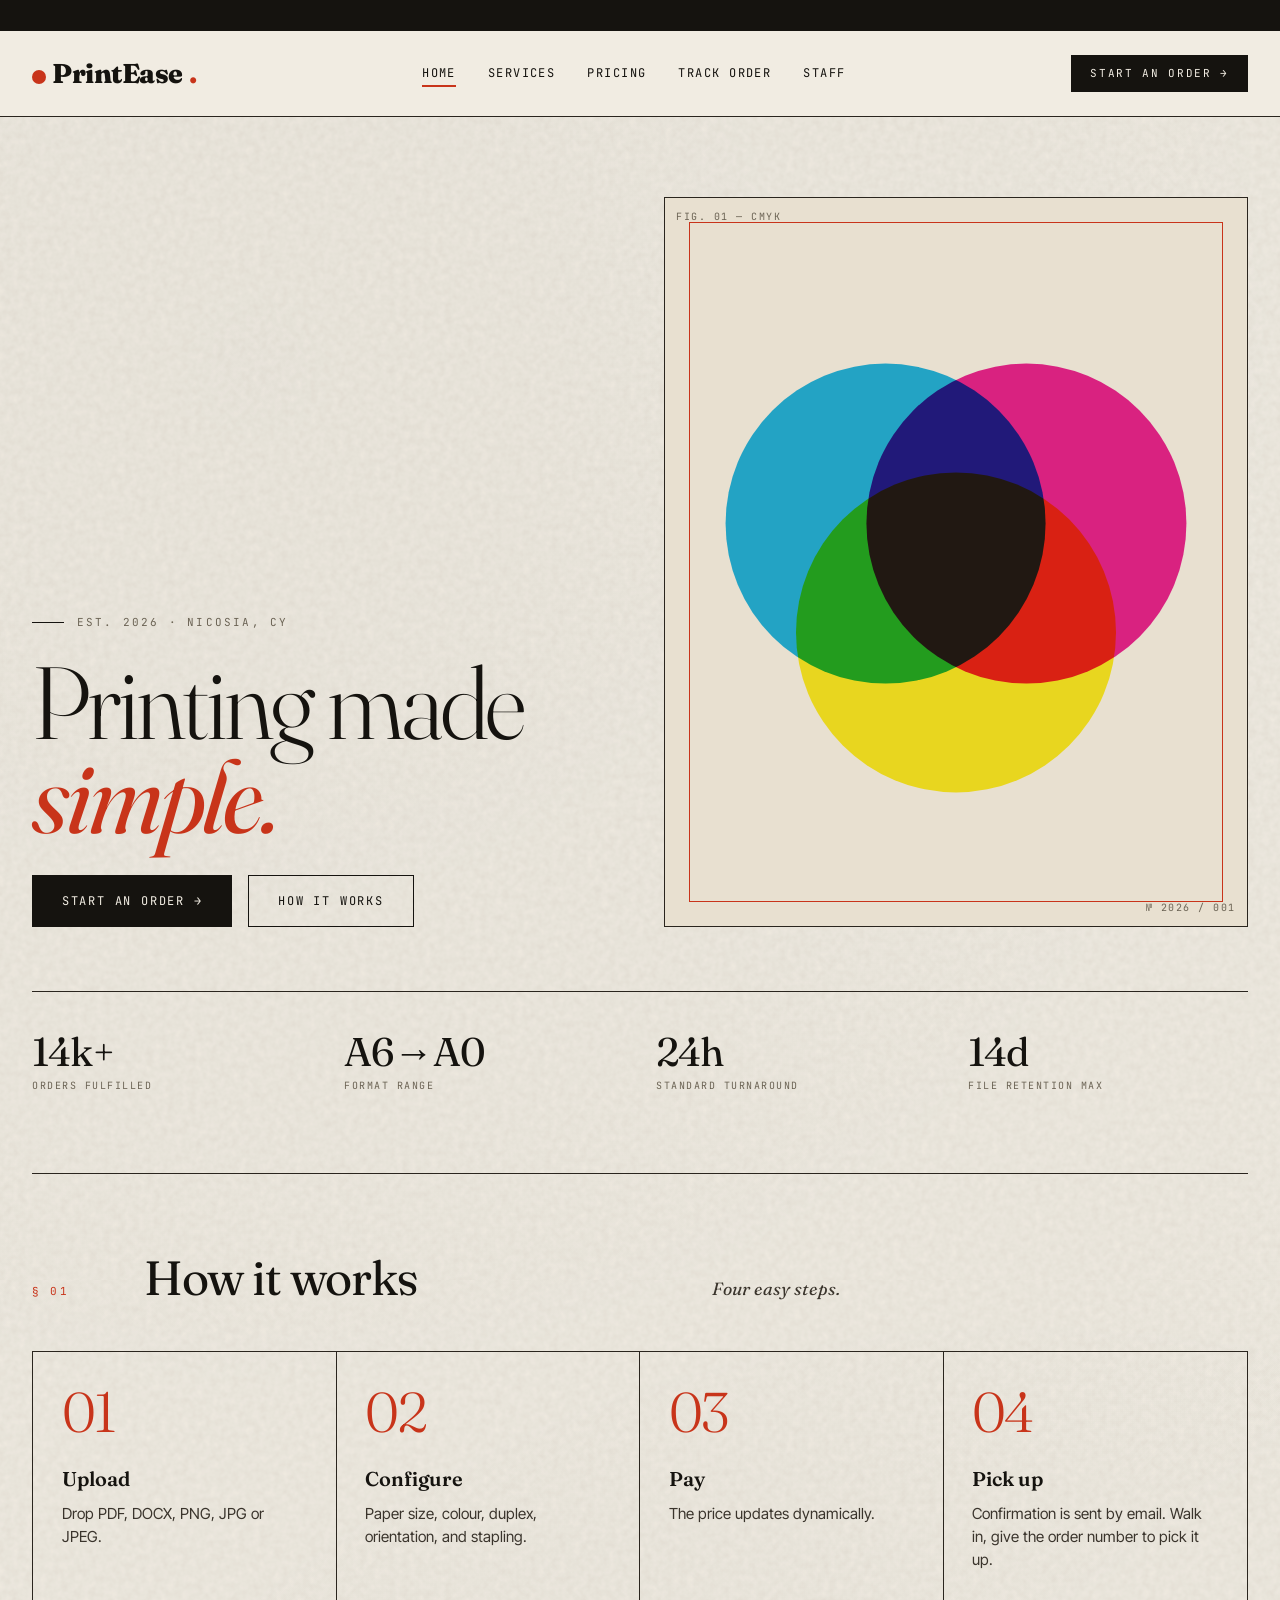
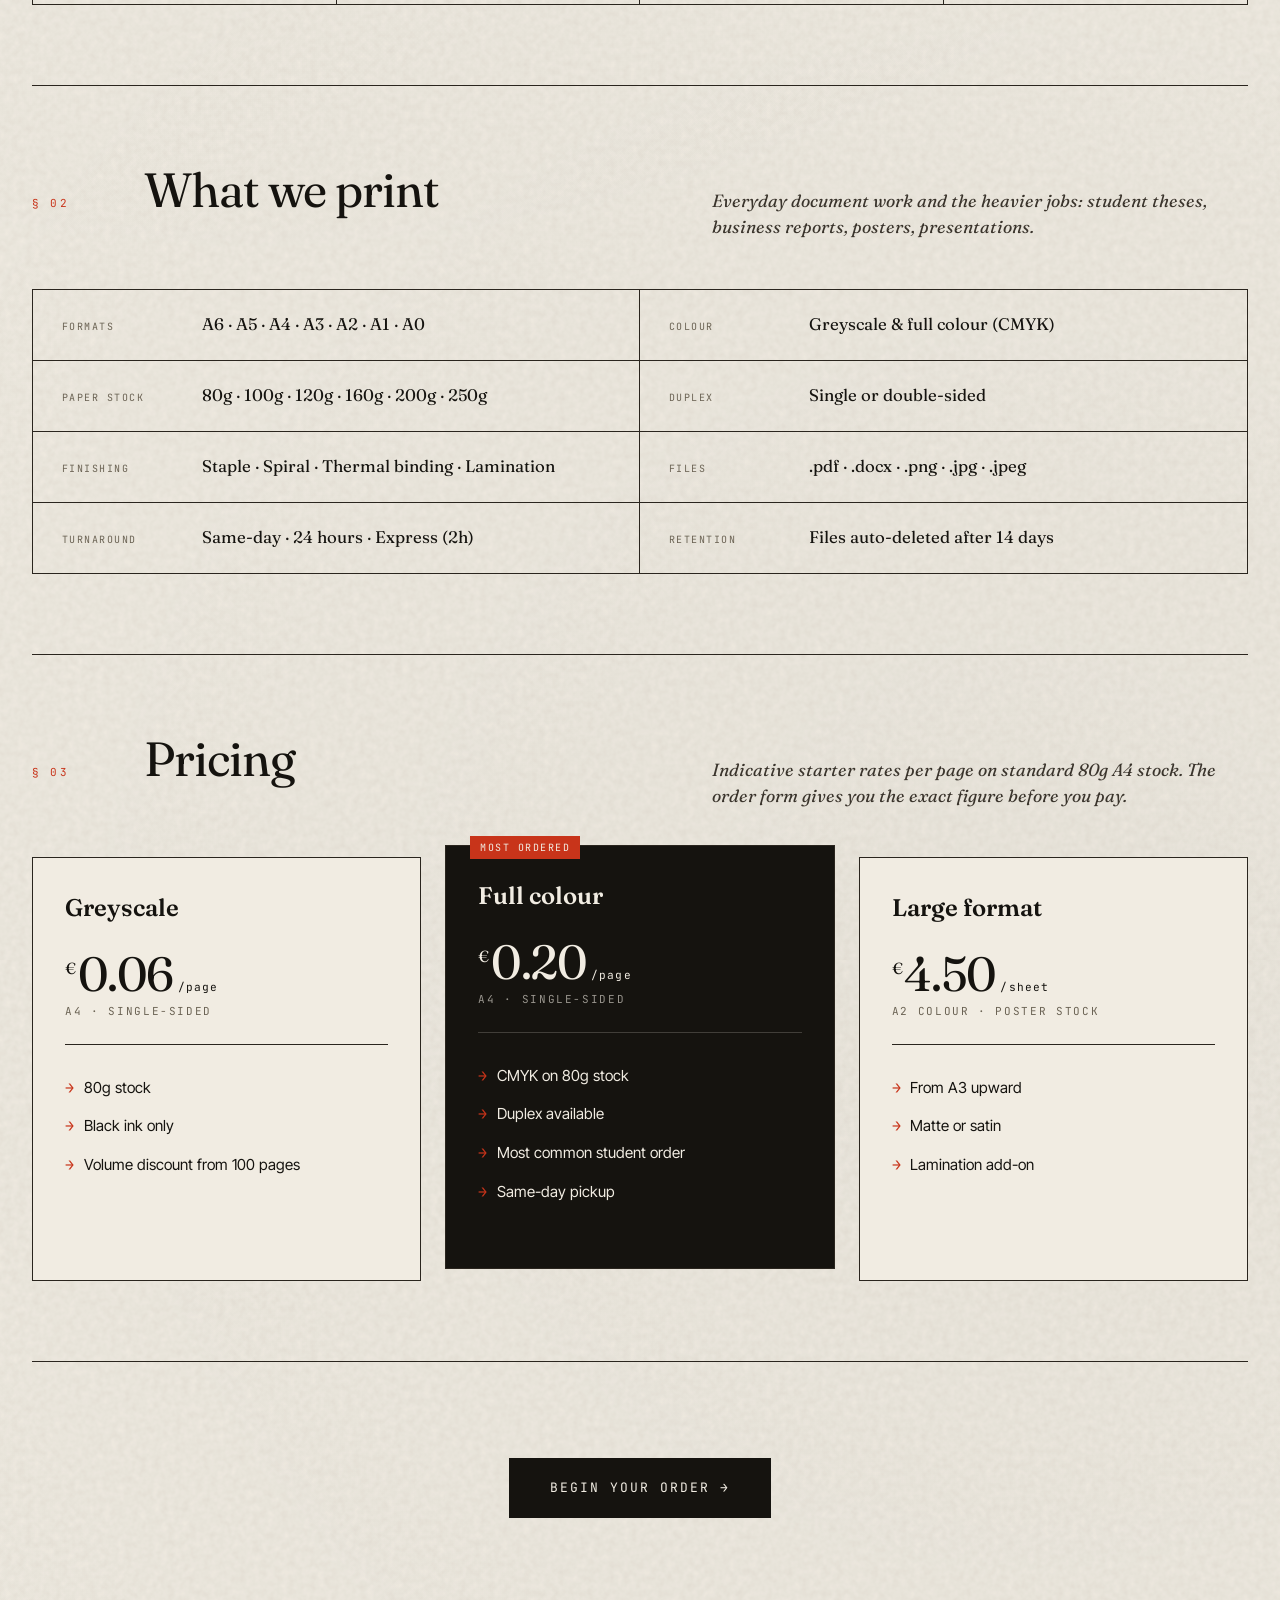
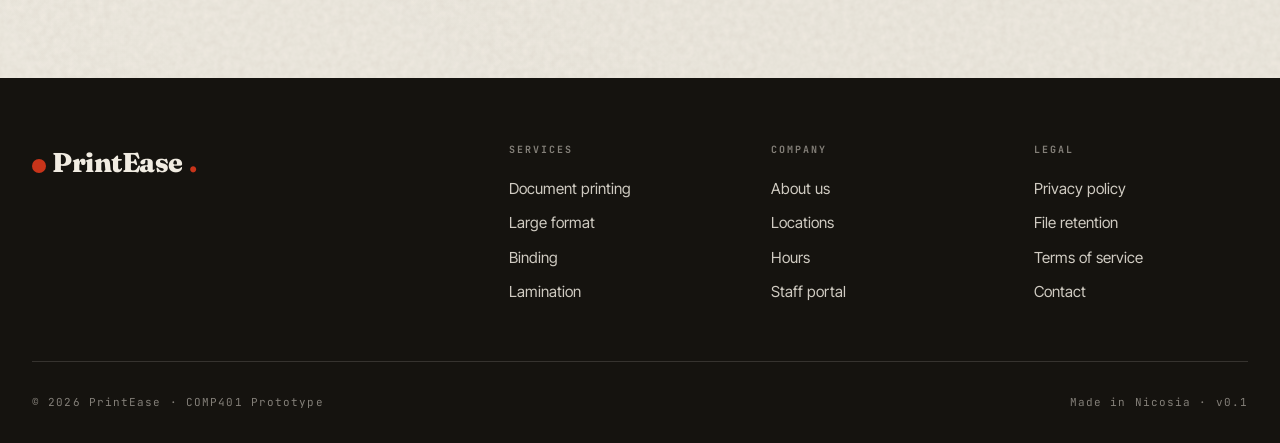
==== index.html @ 36f1aa3f "Home & Order pages" ====
<!DOCTYPE html>
<html lang="en">
<head>
<meta charset="UTF-8" />
<meta name="viewport" content="width=device-width, initial-scale=1.0" />
<title>PrintEase — Print on demand, done right.</title>
<link rel="stylesheet" href="css/style.css" />
</head>
<body>

<div class="marquee">
  <div class="marquee-track">
    <span>Same-day pickup available</span>
    <span>Free file review on every order</span>
    <span>Bind · Staple · Fold · Laminate</span>
    <span>Documents deleted after 14 days</span>
    <span>Open Mon–Sat · 09:00 – 19:00</span>
    <span>Same-day pickup available</span>
    <span>Free file review on every order</span>
  </div>
</div>

<nav>
  <div class="nav-inner">
    <a href="index.html" class="logo">
      <span class="logo-mark"></span>
      PrintEase<span style="color: var(--accent);">.</span>
    </a>
    <ul class="nav-links">
      <li><a href="index.html" class="active">Home</a></li>
      <li><a href="#services">Services</a></li>
      <li><a href="#pricing">Pricing</a></li>
      <li><a href="order.html">Track Order</a></li>
      <li>Staff</li>
    </ul>
    <a href="order.html" class="nav-cta">Start an order →</a>
  </div>
</nav>

<main>

    <section class="hero">
        <div class="hero-grid">
            <div class="fade-up">
                <div class="hero-eyebrow">Est. 2026 · Nicosia, CY</div>
                <h1>Printing made <em>simple.</em></h1>
                <div class="hero-ctas">
                    <a href="order.html" class="btn btn-primary">Start an order →</a>
                    <a href="#how" class="btn btn-secondary">How it works</a>
                </div>
            </div>

            <div class="hero-figure fade-up">
                <div class="hero-figure-label">FIG. 01 — CMYK</div>
                <div class="hero-figure-num">№ 2026 / 001</div>
                <div class="cmyk-stack">
                    <span class="dot c"></span>
                    <span class="dot m"></span>
                    <span class="dot y"></span>
                </div>
            </div>
        </div>

        <div class="hero-meta">
            <div class="hero-meta-item"><span class="num">14k+</span><div class="lbl">Orders fulfilled</div></div>
            <div class="hero-meta-item"><span class="num">A6→A0</span><div class="lbl">Format range</div></div>
            <div class="hero-meta-item"><span class="num">24h</span><div class="lbl">Standard turnaround</div></div>
            <div class="hero-meta-item"><span class="num">14d</span><div class="lbl">File retention max</div></div>
        </div>
    </section>

  <section class="section" id="how">
    <div class="section-head">
      <div class="section-num">§ 01</div>
      <h2 class="section-title">How it works</h2>
      <p class="section-kicker">
        Four easy steps.
      </p>
    </div>

    <div class="steps">
      <div class="step">
        <div class="step-num">01</div>
        <h3>Upload</h3>
        <p>Drop PDF, DOCX, PNG, JPG or JPEG.</p>
      </div>
      <div class="step">
        <div class="step-num">02</div>
        <h3>Configure</h3>
        <p>Paper size, colour, duplex, orientation, and stapling.</p>
      </div>
      <div class="step">
        <div class="step-num">03</div>
        <h3>Pay</h3>
        <p>The price updates dynamically.</p>
      </div>
      <div class="step">
        <div class="step-num">04</div>
        <h3>Pick up</h3>
        <p>Confirmation is sent by email. Walk in, give the order number to pick it up.</p>
      </div>
    </div>
  </section>

  <section class="section" id="services">
    <div class="section-head">
      <div class="section-num">§ 02</div>
      <h2 class="section-title">What we print</h2>
      <p class="section-kicker">
        Everyday document work and the heavier jobs: student theses, business
        reports, posters, presentations.
      </p>
    </div>

    <div class="specs">
      <div class="spec-row"><div class="spec-label">Formats</div><div class="spec-value">A6 · A5 · A4 · A3 · A2 · A1 · A0</div></div>
      <div class="spec-row"><div class="spec-label">Colour</div><div class="spec-value">Greyscale &amp; full colour (CMYK)</div></div>
      <div class="spec-row"><div class="spec-label">Paper stock</div><div class="spec-value">80g · 100g · 120g · 160g · 200g · 250g</div></div>
      <div class="spec-row"><div class="spec-label">Duplex</div><div class="spec-value">Single or double-sided</div></div>
      <div class="spec-row"><div class="spec-label">Finishing</div><div class="spec-value">Staple · Spiral · Thermal binding · Lamination</div></div>
      <div class="spec-row"><div class="spec-label">Files</div><div class="spec-value">.pdf · .docx · .png · .jpg · .jpeg</div></div>
      <div class="spec-row"><div class="spec-label">Turnaround</div><div class="spec-value">Same-day &middot; 24 hours &middot; Express (2h)</div></div>
      <div class="spec-row"><div class="spec-label">Retention</div><div class="spec-value">Files auto-deleted after 14 days</div></div>
    </div>
  </section>

  <section class="section" id="pricing">
    <div class="section-head">
      <div class="section-num">§ 03</div>
      <h2 class="section-title">Pricing</h2>
      <p class="section-kicker">
        Indicative starter rates per page on standard 80g A4 stock. The order
        form gives you the exact figure before you pay.
      </p>
    </div>

    <div class="pricing">
      <div class="price-card">
        <h4>Greyscale</h4>
        <div class="price-amount"><sup>€</sup>0.06<sub>/page</sub></div>
        <div class="price-unit">A4 · single-sided</div>
        <ul>
          <li>80g stock</li>
          <li>Black ink only</li>
          <li>Volume discount from 100 pages</li>
        </ul>
      </div>
      <div class="price-card featured">
        <h4>Full colour</h4>
        <div class="price-amount"><sup>€</sup>0.20<sub>/page</sub></div>
        <div class="price-unit">A4 · single-sided</div>
        <ul>
          <li>CMYK on 80g stock</li>
          <li>Duplex available</li>
          <li>Most common student order</li>
          <li>Same-day pickup</li>
        </ul>
      </div>
      <div class="price-card">
        <h4>Large format</h4>
        <div class="price-amount"><sup>€</sup>4.50<sub>/sheet</sub></div>
        <div class="price-unit">A2 colour · poster stock</div>
        <ul>
          <li>From A3 upward</li>
          <li>Matte or satin</li>
          <li>Lamination add-on</li>
        </ul>
      </div>
    </div>
  </section>


  <section class="section" style="text-align: center; padding: 6rem 0;">
    <a href="order.html" class="btn btn-primary" style="font-size: 13px; padding: 1.2rem 2.5rem;">Begin your order →</a>
  </section>

</main>

<footer>
  <div class="footer-inner">
    <div class="footer-top">
      <div class="footer-brand">
        <div class="logo">
          <span class="logo-mark"></span>
          PrintEase<span style="color: var(--accent);">.</span>
        </div>
      </div>
      <div class="footer-col">
        <h5>Services</h5>
        <ul>
          <li><a href="#services">Document printing</a></li>
          <li><a href="#services">Large format</a></li>
          <li><a href="#services">Binding</a></li>
          <li><a href="#services">Lamination</a></li>
        </ul>
      </div>
      <div class="footer-col">
        <h5>Company</h5>
        <ul>
          <li><a href="#">About us</a></li>
          <li><a href="#">Locations</a></li>
          <li><a href="#">Hours</a></li>
          <li><a href="staff.html">Staff portal</a></li>
        </ul>
      </div>
      <div class="footer-col">
        <h5>Legal</h5>
        <ul>
          <li><a href="#">Privacy policy</a></li>
          <li><a href="#">File retention</a></li>
          <li><a href="#">Terms of service</a></li>
          <li><a href="#">Contact</a></li>
        </ul>
      </div>
    </div>
    <div class="footer-bottom">
      <span>© 2026 PrintEase · COMP401 Prototype</span>
      <span>Made in Nicosia · v0.1</span>
    </div>
  </div>
</footer>

</body>
</html>
---- css/style.css ----
@import url('https://fonts.googleapis.com/css2?family=Fraunces:ital,opsz,wght@0,9..144,300;0,9..144,400;0,9..144,600;0,9..144,800;1,9..144,400&family=JetBrains+Mono:wght@400;500&family=Inter+Tight:wght@400;500;600&display=swap');

:root {
  --paper: #f1ece2;
  --paper-deep: #e8e0d0;
  --ink: #15130f;
  --ink-soft: #3a342c;
  --ink-muted: #6b6354;
  --rule: #2a251e;
  --accent: #c8341a;
  --accent-deep: #8f2010;
  --highlight: #f4d35e;
  --green: #4a6741;
  --shadow: rgba(21, 19, 15, 0.08);

  --serif: 'Fraunces', Georgia, serif;
  --sans:  'Inter Tight', system-ui, sans-serif;
  --mono:  'JetBrains Mono', ui-monospace, monospace;

  --max: 1280px;
}

* { box-sizing: border-box; margin: 0; padding: 0; }

html { scroll-behavior: smooth; }

body {
  font-family: var(--sans);
  background: var(--paper);
  color: var(--ink);
  line-height: 1.5;
  font-size: 16px;
  -webkit-font-smoothing: antialiased;
  background-image:
          radial-gradient(circle at 20% 10%, rgba(0,0,0,0.015) 0%, transparent 50%),
          radial-gradient(circle at 80% 70%, rgba(0,0,0,0.02) 0%, transparent 50%),
          url("data:image/svg+xml,%3Csvg viewBox='0 0 200 200' xmlns='http://www.w3.org/2000/svg'%3E%3Cfilter id='n'%3E%3CfeTurbulence type='fractalNoise' baseFrequency='0.9' numOctaves='2'/%3E%3CfeColorMatrix values='0 0 0 0 0 0 0 0 0 0 0 0 0 0 0 0 0 0 0.06 0'/%3E%3C/filter%3E%3Crect width='100%25' height='100%25' filter='url(%23n)'/%3E%3C/svg%3E");
}

a { color: inherit; text-decoration: none; }

img { max-width: 100%; display: block; }

.marquee {
  background: var(--ink);
  color: var(--paper);
  font-family: var(--mono);
  font-size: 11px;
  letter-spacing: 0.18em;
  text-transform: uppercase;
  padding: 7px 0;
  overflow: hidden;
  white-space: nowrap;
}
.marquee-track {
  display: inline-block;
  animation: scroll 40s linear infinite;
  padding-left: 100%;
}
.marquee-track span { margin: 0 2rem; }
.marquee-track span::before {
  content: "✦";
  color: var(--accent);
  margin-right: 2rem;
}
@keyframes scroll {
  0% { transform: translateX(0); }
  100% { transform: translateX(-100%); }
}

nav {
  border-bottom: 1px solid var(--rule);
  background: var(--paper);
  position: sticky;
  top: 0;
  z-index: 50;
}
.nav-inner {
  max-width: var(--max);
  margin: 0 auto;
  padding: 1.4rem 2rem;
  display: flex;
  align-items: center;
  justify-content: space-between;
  gap: 2rem;
}
.logo {
  font-family: var(--serif);
  font-weight: 800;
  font-size: 1.7rem;
  letter-spacing: -0.02em;
  display: flex;
  align-items: baseline;
  gap: 0.4rem;
}
.logo-mark {
  display: inline-block;
  width: 14px;
  height: 14px;
  background: var(--accent);
  border-radius: 50%;
  transform: translateY(1px);
}
.nav-links {
  display: flex;
  gap: 2rem;
  list-style: none;
  font-family: var(--mono);
  font-size: 12px;
  letter-spacing: 0.12em;
  text-transform: uppercase;
}
.nav-links a {
  position: relative;
  padding: 4px 0;
  transition: color 0.2s;
}
.nav-links a:hover { color: var(--accent); }
.nav-links a.active::after {
  content: "";
  position: absolute;
  left: 0; right: 0; bottom: -2px;
  height: 2px;
  background: var(--accent);
}
.nav-cta {
  background: var(--ink);
  color: var(--paper);
  padding: 0.65rem 1.2rem;
  font-family: var(--mono);
  font-size: 11px;
  letter-spacing: 0.15em;
  text-transform: uppercase;
  transition: background 0.2s;
}
.nav-cta:hover { background: var(--accent); }

main { max-width: var(--max); margin: 0 auto; padding: 0 2rem; }

.section { padding: 5rem 0; border-top: 1px solid var(--rule); }
.section:first-child { border-top: none; }

.hero {
  padding: 5rem 0 5rem;
  position: relative;
}
.hero-grid {
  display: grid;
  grid-template-columns: 1fr 1fr;
  gap: 3rem;
  align-items: end;
  margin-bottom: 4rem;
}
.hero-eyebrow {
  font-family: var(--mono);
  font-size: 11px;
  letter-spacing: 0.2em;
  text-transform: uppercase;
  color: var(--ink-muted);
  margin-bottom: 1.5rem;
  display: flex;
  align-items: center;
  gap: 0.8rem;
}
.hero-eyebrow::before {
  content: "";
  width: 32px;
  height: 1px;
  background: var(--ink);
}
.hero h1 {
  font-family: var(--serif);
  font-weight: 300;
  font-size: clamp(3.5rem, 8vw, 7rem);
  line-height: 0.92;
  letter-spacing: -0.03em;
  margin-bottom: 2rem;
}
.hero h1 em {
  font-style: italic;
  font-weight: 400;
  color: var(--accent);
}
.hero-lead {
  font-family: var(--serif);
  font-size: 1.25rem;
  line-height: 1.55;
  color: var(--ink-soft);
  max-width: 30rem;
  margin-bottom: 2.5rem;
}
.hero-ctas {
  display: flex;
  gap: 1rem;
  flex-wrap: wrap;
}
.btn {
  display: inline-flex;
  align-items: center;
  gap: 0.5rem;
  padding: 1rem 1.8rem;
  font-family: var(--mono);
  font-size: 12px;
  letter-spacing: 0.15em;
  text-transform: uppercase;
  cursor: pointer;
  transition: all 0.2s;
  border: 1px solid var(--ink);
  background: transparent;
  color: var(--ink);
}
.btn-primary {
  background: var(--ink);
  color: var(--paper);
}
.btn-primary:hover {
  background: var(--accent);
  border-color: var(--accent);
}
.btn-secondary:hover {
  background: var(--ink);
  color: var(--paper);
}
.btn-accent {
  background: var(--accent);
  color: var(--paper);
  border-color: var(--accent);
}
.btn-accent:hover {
  background: var(--accent-deep);
  border-color: var(--accent-deep);
}

.hero-figure {
  position: relative;
  aspect-ratio: 4 / 5;
  background: var(--paper-deep);
  border: 1px solid var(--rule);
  overflow: hidden;
}
.hero-figure::before {
  content: "";
  position: absolute;
  inset: 1.5rem;
  border: 1px solid var(--accent);
  z-index: 2;
  pointer-events: none;
}
.hero-figure-label {
  position: absolute;
  top: 0.7rem;
  left: 0.7rem;
  font-family: var(--mono);
  font-size: 10px;
  letter-spacing: 0.15em;
  text-transform: uppercase;
  color: var(--ink-muted);
  z-index: 3;
}
.hero-figure-num {
  position: absolute;
  bottom: 0.7rem;
  right: 0.7rem;
  font-family: var(--mono);
  font-size: 10px;
  letter-spacing: 0.15em;
  color: var(--ink-muted);
  z-index: 3;
}
.cmyk-stack {
  position: absolute;
  inset: 0;
  display: flex;
  align-items: center;
  justify-content: center;
}
.cmyk-stack .dot {
  position: absolute;
  width: 55%;
  aspect-ratio: 1;
  border-radius: 50%;
  mix-blend-mode: multiply;
  opacity: 0.85;
}
.cmyk-stack .c { background: #00aeef; transform: translate(-22%, -12%); }
.cmyk-stack .m { background: #ec008c; transform: translate(22%, -12%); }
.cmyk-stack .y { background: #fff200; transform: translate(0, 22%); }

.hero-meta {
  display: grid;
  grid-template-columns: repeat(4, 1fr);
  gap: 2rem;
  padding-top: 2.5rem;
  border-top: 1px solid var(--rule);
}
.hero-meta-item .num {
  font-family: var(--serif);
  font-size: 2.5rem;
  font-weight: 400;
  letter-spacing: -0.02em;
  display: block;
  line-height: 1;
}
.hero-meta-item .lbl {
  font-family: var(--mono);
  font-size: 10px;
  letter-spacing: 0.15em;
  text-transform: uppercase;
  color: var(--ink-muted);
  margin-top: 0.4rem;
}

.section-head {
  display: grid;
  grid-template-columns: 80px 1fr 1fr;
  gap: 2rem;
  align-items: baseline;
  margin-bottom: 3rem;
}
.section-num {
  font-family: var(--mono);
  font-size: 11px;
  letter-spacing: 0.2em;
  color: var(--accent);
}
.section-title {
  font-family: var(--serif);
  font-size: clamp(2rem, 4vw, 3rem);
  font-weight: 400;
  letter-spacing: -0.02em;
  line-height: 1;
}
.section-kicker {
  font-family: var(--serif);
  font-style: italic;
  font-size: 1.1rem;
  color: var(--ink-soft);
  line-height: 1.5;
}

.steps {
  display: grid;
  grid-template-columns: repeat(4, 1fr);
  gap: 0;
  border: 1px solid var(--rule);
}
.step {
  padding: 2rem 1.8rem;
  border-right: 1px solid var(--rule);
  position: relative;
  transition: background 0.25s;
}
.step:last-child { border-right: none; }
.step:hover { background: var(--paper-deep); }
.step-num {
  font-family: var(--serif);
  font-weight: 300;
  font-size: 3.5rem;
  line-height: 1;
  letter-spacing: -0.04em;
  color: var(--accent);
  margin-bottom: 1.5rem;
}
.step h3 {
  font-family: var(--serif);
  font-size: 1.25rem;
  font-weight: 600;
  margin-bottom: 0.6rem;
}
.step p {
  font-size: 0.95rem;
  color: var(--ink-soft);
  line-height: 1.5;
}

.specs {
  display: grid;
  grid-template-columns: 1fr 1fr;
  gap: 0;
  border: 1px solid var(--rule);
}
.spec-row {
  display: grid;
  grid-template-columns: 140px 1fr;
  padding: 1.4rem 1.8rem;
  border-bottom: 1px solid var(--rule);
  border-right: 1px solid var(--rule);
  align-items: baseline;
}
.spec-row:nth-child(2n) { border-right: none; }
.spec-row:nth-last-child(-n+2) { border-bottom: none; }
.spec-label {
  font-family: var(--mono);
  font-size: 10px;
  letter-spacing: 0.15em;
  text-transform: uppercase;
  color: var(--ink-muted);
}
.spec-value {
  font-family: var(--serif);
  font-size: 1.05rem;
  color: var(--ink);
}

.pricing {
  display: grid;
  grid-template-columns: repeat(3, 1fr);
  gap: 1.5rem;
}
.price-card {
  border: 1px solid var(--rule);
  padding: 2rem;
  background: var(--paper);
  position: relative;
  transition: transform 0.25s;
}
.price-card.featured {
  background: var(--ink);
  color: var(--paper);
  transform: translateY(-12px);
}
.price-card.featured::before {
  content: "Most ordered";
  position: absolute;
  top: -10px;
  left: 1.5rem;
  background: var(--accent);
  color: var(--paper);
  font-family: var(--mono);
  font-size: 10px;
  letter-spacing: 0.15em;
  text-transform: uppercase;
  padding: 4px 10px;
}
.price-card h4 {
  font-family: var(--serif);
  font-size: 1.5rem;
  font-weight: 600;
  margin-bottom: 0.4rem;
}
.price-amount {
  font-family: var(--serif);
  font-size: 3rem;
  font-weight: 400;
  letter-spacing: -0.03em;
  line-height: 1;
  margin: 1.5rem 0 0.3rem;
}
.price-amount sup {
  font-size: 1rem;
  vertical-align: super;
  margin-right: 0.2rem;
}
.price-amount sub {
  font-family: var(--mono);
  font-size: 0.7rem;
  letter-spacing: 0.1em;
  vertical-align: baseline;
  margin-left: 0.3rem;
}
.price-unit {
  font-family: var(--mono);
  font-size: 11px;
  letter-spacing: 0.15em;
  text-transform: uppercase;
  color: var(--ink-muted);
  margin-bottom: 1.5rem;
}
.price-card.featured .price-unit { color: rgba(241, 236, 226, 0.6); }
.price-card ul {
  list-style: none;
  padding: 1.5rem 0;
  border-top: 1px solid var(--rule);
}
.price-card.featured ul { border-top-color: rgba(241, 236, 226, 0.2); }
.price-card li {
  padding: 0.5rem 0;
  font-size: 0.95rem;
  display: flex;
  align-items: baseline;
  gap: 0.6rem;
}
.price-card li::before {
  content: "→";
  color: var(--accent);
  font-family: var(--mono);
}

footer {
  background: var(--ink);
  color: var(--paper);
  padding: 4rem 2rem 2rem;
  margin-top: 4rem;
}
.footer-inner {
  max-width: var(--max);
  margin: 0 auto;
}
.footer-top {
  display: grid;
  grid-template-columns: 2fr 1fr 1fr 1fr;
  gap: 3rem;
  padding-bottom: 3rem;
  border-bottom: 1px solid rgba(241, 236, 226, 0.15);
}
.footer-brand .logo { color: var(--paper); margin-bottom: 1rem; }
.footer-brand p {
  font-family: var(--serif);
  font-style: italic;
  color: rgba(241, 236, 226, 0.7);
  max-width: 22rem;
}
.footer-col h5 {
  font-family: var(--mono);
  font-size: 10px;
  letter-spacing: 0.2em;
  text-transform: uppercase;
  color: rgba(241, 236, 226, 0.5);
  margin-bottom: 1.2rem;
}
.footer-col ul { list-style: none; }
.footer-col li { margin-bottom: 0.6rem; }
.footer-col a {
  color: rgba(241, 236, 226, 0.85);
  font-size: 0.95rem;
  transition: color 0.2s;
}
.footer-col a:hover { color: var(--accent); }
.footer-bottom {
  display: flex;
  justify-content: space-between;
  padding-top: 2rem;
  font-family: var(--mono);
  font-size: 11px;
  letter-spacing: 0.1em;
  color: rgba(241, 236, 226, 0.5);
}

.order-layout {
  display: grid;
  grid-template-columns: 1fr 380px;
  gap: 3rem;
  padding: 3rem 0;
  align-items: start;
}
.order-main { min-width: 0; }

.page-eyebrow {
  font-family: var(--mono);
  font-size: 11px;
  letter-spacing: 0.2em;
  text-transform: uppercase;
  color: var(--accent);
  margin-bottom: 1rem;
}
.page-title {
  font-family: var(--serif);
  font-size: clamp(2.5rem, 5vw, 4rem);
  font-weight: 300;
  letter-spacing: -0.03em;
  line-height: 1;
  margin-bottom: 1rem;
}
.page-subtitle {
  font-family: var(--serif);
  font-style: italic;
  font-size: 1.15rem;
  color: var(--ink-soft);
  margin-bottom: 3rem;
}

.progress {
  display: flex;
  align-items: center;
  gap: 0.6rem;
  margin-bottom: 3rem;
  font-family: var(--mono);
  font-size: 11px;
  letter-spacing: 0.12em;
  text-transform: uppercase;
}
.progress-step {
  display: flex;
  align-items: center;
  gap: 0.5rem;
  color: var(--ink-muted);
}
.progress-step.done { color: var(--accent); }
.progress-step.current { color: var(--ink); font-weight: 500; }
.progress-step .ring {
  width: 22px;
  height: 22px;
  border: 1px solid currentColor;
  border-radius: 50%;
  display: inline-flex;
  align-items: center;
  justify-content: center;
  font-size: 10px;
}
.progress-step.current .ring { background: var(--ink); color: var(--paper); border-color: var(--ink); }
.progress-step.done .ring { background: var(--accent); color: var(--paper); border-color: var(--accent); }
.progress hr {
  flex: 1;
  border: none;
  border-top: 1px dashed var(--ink-muted);
  min-width: 20px;
}

.upload-zone {
  border: 2px dashed var(--rule);
  background: var(--paper-deep);
  padding: 3.5rem 2rem;
  text-align: center;
  transition: all 0.2s;
  cursor: pointer;
}
.upload-zone:hover {
  border-color: var(--accent);
  background: rgba(200, 52, 26, 0.04);
}
.upload-icon {
  width: 60px;
  height: 60px;
  margin: 0 auto 1.2rem;
  border: 1px solid var(--ink);
  display: flex;
  align-items: center;
  justify-content: center;
  font-family: var(--serif);
  font-size: 2rem;
  position: relative;
}
.upload-icon::after {
  content: "";
  position: absolute;
  inset: -4px;
  border: 1px solid var(--accent);
  z-index: -1;
}
.upload-zone h3 {
  font-family: var(--serif);
  font-size: 1.5rem;
  font-weight: 600;
  margin-bottom: 0.3rem;
}
.upload-zone p {
  color: var(--ink-soft);
  margin-bottom: 1.5rem;
}
.upload-formats {
  font-family: var(--mono);
  font-size: 11px;
  letter-spacing: 0.1em;
  color: var(--ink-muted);
  margin-top: 1.5rem;
}

.file-list {
  margin-top: 2rem;
}
.file-list-head {
  display: flex;
  justify-content: space-between;
  align-items: baseline;
  margin-bottom: 1rem;
  padding-bottom: 0.8rem;
  border-bottom: 1px solid var(--rule);
}
.file-list-head h4 {
  font-family: var(--serif);
  font-size: 1.3rem;
  font-weight: 600;
}
.file-list-head span {
  font-family: var(--mono);
  font-size: 11px;
  letter-spacing: 0.1em;
  color: var(--ink-muted);
}

.file-card {
  border: 1px solid var(--rule);
  padding: 1.4rem;
  margin-bottom: 1rem;
  background: var(--paper);
  display: grid;
  grid-template-columns: 60px 1fr auto;
  gap: 1.2rem;
  align-items: center;
}
.file-thumb {
  width: 60px;
  height: 76px;
  background: var(--paper-deep);
  border: 1px solid var(--rule);
  display: flex;
  align-items: center;
  justify-content: center;
  font-family: var(--mono);
  font-size: 9px;
  letter-spacing: 0.1em;
  position: relative;
}
.file-thumb::before {
  content: "";
  position: absolute;
  top: 0; right: 0;
  width: 12px;
  height: 12px;
  background: var(--paper);
  border-left: 1px solid var(--rule);
  border-bottom: 1px solid var(--rule);
  clip-path: polygon(0 0, 100% 100%, 100% 0);
}
.file-thumb.pdf { color: var(--accent); }
.file-thumb.docx { color: #2a5d9f; }
.file-thumb.img { background: linear-gradient(135deg, #c8341a, #f4d35e); color: var(--ink); }

.file-meta h5 {
  font-family: var(--serif);
  font-size: 1.05rem;
  font-weight: 600;
  margin-bottom: 0.3rem;
  word-break: break-word;
}
.file-meta .details {
  font-family: var(--mono);
  font-size: 11px;
  letter-spacing: 0.05em;
  color: var(--ink-muted);
  display: flex;
  gap: 1rem;
  flex-wrap: wrap;
}
.file-meta .details span::before {
  content: "·";
  margin-right: 1rem;
  color: var(--ink-muted);
}
.file-meta .details span:first-child::before { display: none; }

.file-actions {
  display: flex;
  gap: 0.5rem;
}
.icon-btn {
  width: 36px;
  height: 36px;
  border: 1px solid var(--rule);
  background: var(--paper);
  cursor: pointer;
  transition: all 0.15s;
  font-family: var(--mono);
  font-size: 12px;
  display: flex;
  align-items: center;
  justify-content: center;
}
.icon-btn:hover { background: var(--ink); color: var(--paper); }
.icon-btn.danger:hover { background: var(--accent); border-color: var(--accent); color: var(--paper); }

.options-block {
  margin-top: 3rem;
}
.options-block h4 {
  font-family: var(--serif);
  font-size: 1.3rem;
  font-weight: 600;
  padding-bottom: 0.8rem;
  border-bottom: 1px solid var(--rule);
  margin-bottom: 1.5rem;
}
.opt-grid {
  display: grid;
  grid-template-columns: repeat(2, 1fr);
  gap: 1.5rem;
}
.opt-field label {
  display: block;
  font-family: var(--mono);
  font-size: 10px;
  letter-spacing: 0.15em;
  text-transform: uppercase;
  color: var(--ink-muted);
  margin-bottom: 0.6rem;
}
.opt-field select, .opt-field input {
  width: 100%;
  padding: 0.85rem 1rem;
  border: 1px solid var(--rule);
  background: var(--paper);
  font-family: var(--sans);
  font-size: 0.95rem;
  color: var(--ink);
  transition: border-color 0.15s;
}
.opt-field select:focus, .opt-field input:focus {
  outline: none;
  border-color: var(--accent);
}

.chips {
  display: flex;
  gap: 0.5rem;
  flex-wrap: wrap;
}
.chip {
  padding: 0.6rem 1rem;
  border: 1px solid var(--rule);
  background: var(--paper);
  font-family: var(--mono);
  font-size: 11px;
  letter-spacing: 0.08em;
  text-transform: uppercase;
  cursor: pointer;
  transition: all 0.15s;
}
.chip.active {
  background: var(--ink);
  color: var(--paper);
  border-color: var(--ink);
}
.chip:hover:not(.active) {
  border-color: var(--accent);
  color: var(--accent);
}

.summary {
  border: 1px solid var(--rule);
  background: var(--paper);
  position: sticky;
  top: 110px;
}
.summary-head {
  padding: 1.5rem;
  border-bottom: 1px solid var(--rule);
  background: var(--ink);
  color: var(--paper);
  display: flex;
  justify-content: space-between;
  align-items: baseline;
}
.summary-head h4 {
  font-family: var(--serif);
  font-size: 1.3rem;
  font-weight: 600;
}
.summary-head .code {
  font-family: var(--mono);
  font-size: 11px;
  letter-spacing: 0.1em;
  color: rgba(241, 236, 226, 0.6);
}
.summary-body { padding: 1.5rem; }
.summary-row {
  display: flex;
  justify-content: space-between;
  padding: 0.6rem 0;
  font-size: 0.95rem;
  border-bottom: 1px dashed var(--paper-deep);
}
.summary-row:last-of-type { border-bottom: none; }
.summary-row .label { color: var(--ink-soft); }
.summary-row .val { font-family: var(--mono); font-size: 0.85rem; }
.summary-total {
  padding: 1.5rem;
  border-top: 2px solid var(--ink);
  display: flex;
  justify-content: space-between;
  align-items: baseline;
}
.summary-total .lbl {
  font-family: var(--mono);
  font-size: 11px;
  letter-spacing: 0.15em;
  text-transform: uppercase;
  color: var(--ink-muted);
}
.summary-total .amt {
  font-family: var(--serif);
  font-size: 2.5rem;
  font-weight: 400;
  letter-spacing: -0.02em;
}
.summary-cta { padding: 0 1.5rem 1.5rem; }
.summary-cta .btn { width: 100%; justify-content: center; padding: 1.1rem; }
.summary-note {
  padding: 1rem 1.5rem;
  background: var(--paper-deep);
  font-family: var(--mono);
  font-size: 10px;
  letter-spacing: 0.05em;
  color: var(--ink-muted);
  line-height: 1.6;
  border-top: 1px solid var(--rule);
}

@media (max-width: 1024px) {
  .hero-grid { grid-template-columns: 1fr; gap: 4rem; }
  .order-layout { grid-template-columns: 1fr; }
  .summary { position: static; }
  .pricing { grid-template-columns: 1fr; }
  .specs { grid-template-columns: 1fr; }
  .spec-row { border-right: none; }
  .steps { grid-template-columns: repeat(2, 1fr); }
  .step:nth-child(2n) { border-right: none; }
  .step:nth-child(-n+2) { border-bottom: 1px solid var(--rule); }
  .dash-stats { grid-template-columns: repeat(2, 1fr); }
  .stat:nth-child(2n) { border-right: none; }
  .stat:nth-child(-n+2) { border-bottom: 1px solid var(--rule); }
  .footer-top { grid-template-columns: 1fr 1fr; }
}

@media (max-width: 640px) {
  main { padding: 0 1.2rem; }
  .nav-inner { padding: 1rem 1.2rem; }
  .nav-links { display: none; }
  .hero-meta { position: static; grid-template-columns: repeat(2, 1fr); margin-top: 2rem; }
  .steps { grid-template-columns: 1fr; }
  .step { border-right: none !important; border-bottom: 1px solid var(--rule); }
  .step:last-child { border-bottom: none; }
  .opt-grid { grid-template-columns: 1fr; }
  .dash-stats { grid-template-columns: 1fr; }
  .stat { border-right: none !important; border-bottom: 1px solid var(--rule); }
  .stat:last-child { border-bottom: none; }
  .footer-top { grid-template-columns: 1fr; }
  .orders-table { font-size: 0.85rem; }
  .orders-table th, .orders-table td { padding: 0.8rem 0.6rem; }
}

@keyframes fadeUp {
  from { opacity: 0; transform: translateY(20px); }
  to { opacity: 1; transform: translateY(0); }
}
.fade-up { animation: fadeUp 0.8s ease-out both; }
.fade-up:nth-child(1) { animation-delay: 0s; }
.fade-up:nth-child(2) { animation-delay: 0.1s; }
.fade-up:nth-child(3) { animation-delay: 0.2s; }
.fade-up:nth-child(4) { animation-delay: 0.3s; }
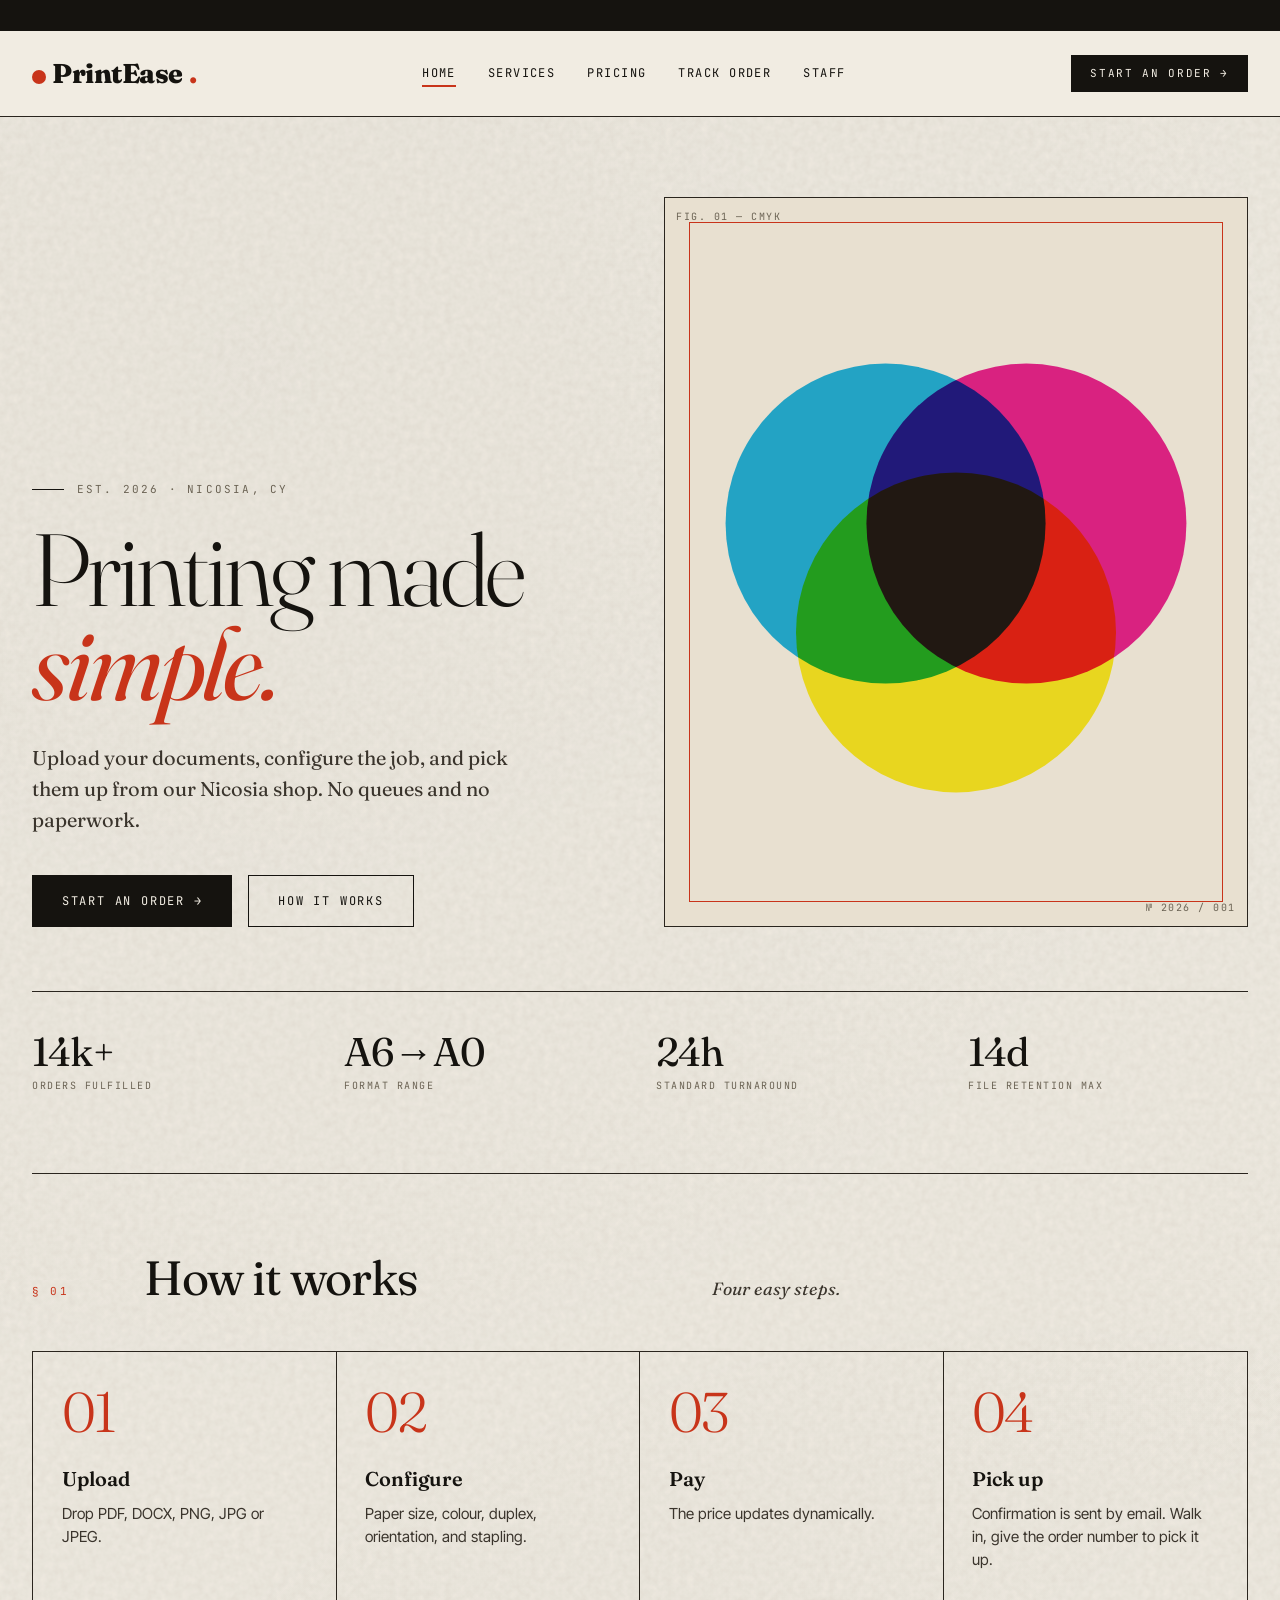
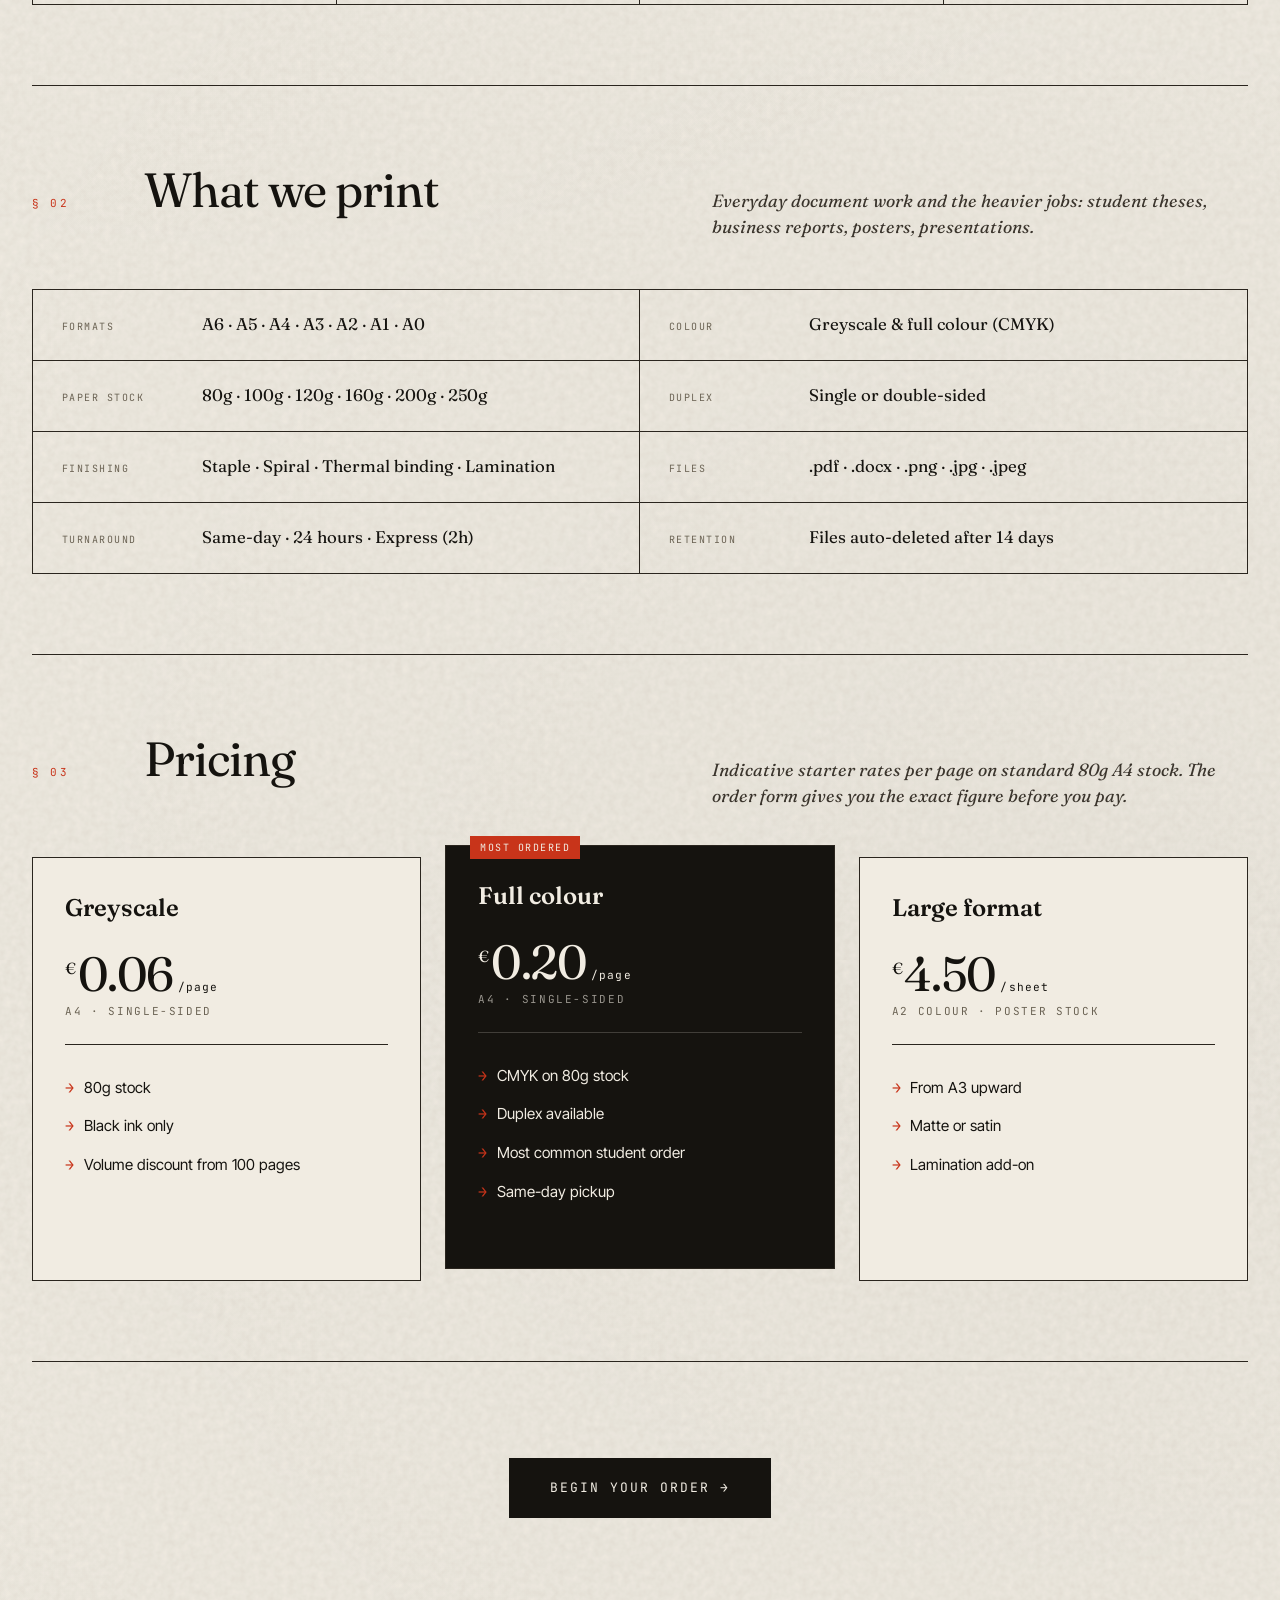
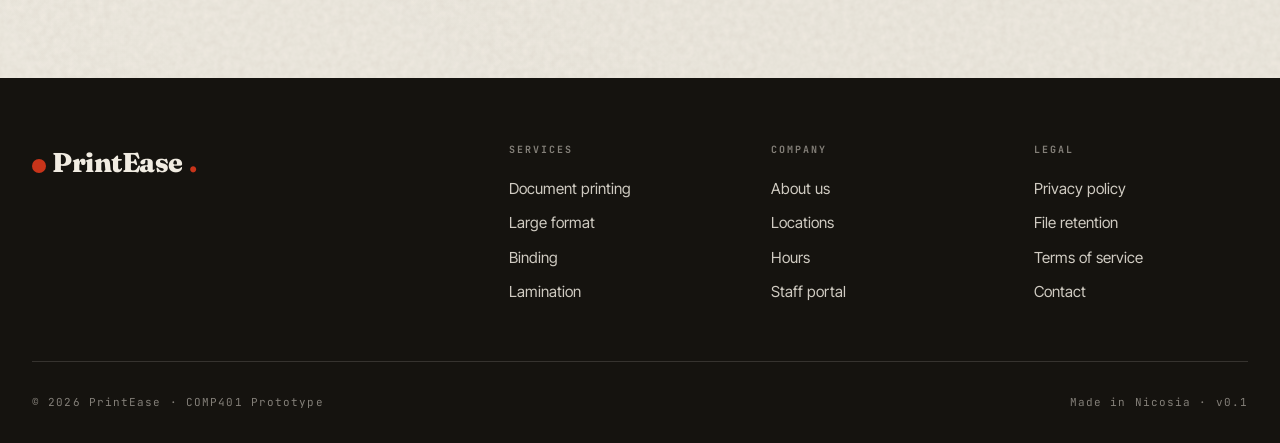
==== commit 657138b4: "1. Added a lead paragraph on the home page to reflect what the print shop does.    2. Changed the On" ====
--- a/index.html
+++ b/index.html
@@ -31,7 +31,7 @@
       <li><a href="#services">Services</a></li>
       <li><a href="#pricing">Pricing</a></li>
       <li><a href="order.html">Track Order</a></li>
-      <li>Staff</li>
+      <li><a href="staff.html">Staff</a></li>
     </ul>
     <a href="order.html" class="nav-cta">Start an order →</a>
   </div>
@@ -44,6 +44,10 @@
             <div class="fade-up">
                 <div class="hero-eyebrow">Est. 2026 · Nicosia, CY</div>
                 <h1>Printing made <em>simple.</em></h1>
+                <p class="hero-lead">
+                  Upload your documents, configure the job, and pick them up
+                  from our Nicosia shop. No queues and no paperwork.
+                </p>
                 <div class="hero-ctas">
                     <a href="order.html" class="btn btn-primary">Start an order →</a>
                     <a href="#how" class="btn btn-secondary">How it works</a>
--- a/css/style.css
+++ b/css/style.css
@@ -824,6 +824,13 @@
   border-color: var(--accent);
   color: var(--accent);
 }
+.chip .delta {
+  font-size: 9px;
+  letter-spacing: 0.06em;
+  opacity: 0.7;
+  margin-left: 0.4rem;
+}
+.chip.active .delta { opacity: 0.85; }
 
 .summary {
   border: 1px solid var(--rule);
@@ -894,6 +901,192 @@
   line-height: 1.6;
   border-top: 1px solid var(--rule);
 }
+
+.dash-header {
+  padding: 2.5rem 0 2rem;
+  border-bottom: 1px solid var(--rule);
+  display: flex;
+  justify-content: space-between;
+  align-items: end;
+}
+.dash-header h1 {
+  font-family: var(--serif);
+  font-size: 2.8rem;
+  font-weight: 400;
+  letter-spacing: -0.02em;
+}
+.dash-header .meta {
+  font-family: var(--mono);
+  font-size: 11px;
+  letter-spacing: 0.12em;
+  text-transform: uppercase;
+  color: var(--ink-muted);
+  text-align: right;
+}
+.dash-header .meta strong {
+  display: block;
+  font-family: var(--serif);
+  font-size: 1.4rem;
+  font-style: italic;
+  font-weight: 400;
+  color: var(--ink);
+  margin-top: 0.3rem;
+}
+
+.dash-stats {
+  display: grid;
+  grid-template-columns: repeat(4, 1fr);
+  gap: 0;
+  border: 1px solid var(--rule);
+  margin: 2rem 0;
+}
+.stat {
+  padding: 1.8rem;
+  border-right: 1px solid var(--rule);
+}
+.stat:last-child { border-right: none; }
+.stat-label {
+  font-family: var(--mono);
+  font-size: 10px;
+  letter-spacing: 0.15em;
+  text-transform: uppercase;
+  color: var(--ink-muted);
+  margin-bottom: 0.6rem;
+}
+.stat-value {
+  font-family: var(--serif);
+  font-size: 2.5rem;
+  font-weight: 400;
+  letter-spacing: -0.02em;
+  line-height: 1;
+}
+.stat-delta {
+  font-family: var(--mono);
+  font-size: 11px;
+  margin-top: 0.5rem;
+  color: var(--green);
+}
+.stat-delta.down { color: var(--accent); }
+.stat-delta.neutral { color: var(--ink-muted); }
+
+.dash-tabs {
+  display: flex;
+  gap: 0;
+  border-bottom: 1px solid var(--rule);
+  margin: 2rem 0 1.5rem;
+}
+.dash-tab {
+  padding: 1rem 1.5rem;
+  font-family: var(--mono);
+  font-size: 11px;
+  letter-spacing: 0.12em;
+  text-transform: uppercase;
+  cursor: pointer;
+  border-bottom: 2px solid transparent;
+  margin-bottom: -1px;
+  color: var(--ink-muted);
+  transition: color 0.15s;
+}
+.dash-tab.active {
+  color: var(--ink);
+  border-bottom-color: var(--accent);
+}
+.dash-tab:hover { color: var(--ink); }
+.dash-tab .count {
+  display: inline-block;
+  margin-left: 0.5rem;
+  padding: 2px 7px;
+  background: var(--paper-deep);
+  border-radius: 10px;
+  font-size: 10px;
+}
+.dash-tab.active .count { background: var(--accent); color: var(--paper); }
+
+.orders-table {
+  width: 100%;
+  border-collapse: collapse;
+  font-size: 0.93rem;
+}
+.orders-table thead {
+  background: var(--paper-deep);
+  border-top: 1px solid var(--rule);
+  border-bottom: 1px solid var(--rule);
+}
+.orders-table th {
+  text-align: left;
+  padding: 1rem 1.2rem;
+  font-family: var(--mono);
+  font-size: 10px;
+  letter-spacing: 0.15em;
+  text-transform: uppercase;
+  color: var(--ink-muted);
+  font-weight: 500;
+}
+.orders-table td {
+  padding: 1.1rem 1.2rem;
+  border-bottom: 1px solid var(--rule);
+  vertical-align: middle;
+}
+.orders-table tbody tr {
+  transition: background 0.15s;
+  cursor: pointer;
+}
+.orders-table tbody tr:hover { background: var(--paper-deep); }
+.order-id {
+  font-family: var(--mono);
+  font-size: 11px;
+  letter-spacing: 0.05em;
+  color: var(--ink-muted);
+}
+.customer-name {
+  font-family: var(--serif);
+  font-weight: 600;
+  font-size: 1rem;
+}
+.customer-email {
+  font-family: var(--mono);
+  font-size: 11px;
+  color: var(--ink-muted);
+  margin-top: 0.2rem;
+}
+.order-files {
+  font-family: var(--mono);
+  font-size: 11px;
+  color: var(--ink-muted);
+}
+.order-files strong {
+  font-family: var(--serif);
+  font-size: 1.05rem;
+  color: var(--ink);
+  font-weight: 600;
+}
+.order-price {
+  font-family: var(--serif);
+  font-size: 1.1rem;
+  font-weight: 600;
+}
+
+.badge {
+  display: inline-block;
+  padding: 4px 10px;
+  font-family: var(--mono);
+  font-size: 10px;
+  letter-spacing: 0.12em;
+  text-transform: uppercase;
+  border: 1px solid currentColor;
+}
+.badge.new { color: var(--accent); background: rgba(200, 52, 26, 0.08); }
+.badge.progress { color: #b8860b; background: rgba(184, 134, 11, 0.08); }
+.badge.hold { color: var(--ink-muted); background: rgba(107, 99, 84, 0.08); }
+.badge.complete { color: var(--green); background: rgba(74, 103, 65, 0.08); }
+.badge.paid { color: var(--green); }
+.badge.unpaid { color: var(--accent); }
+
+.row-actions {
+  display: flex;
+  gap: 0.4rem;
+}
+.row-actions .icon-btn { width: 30px; height: 30px; font-size: 11px; }
 
 @media (max-width: 1024px) {
   .hero-grid { grid-template-columns: 1fr; gap: 4rem; }
